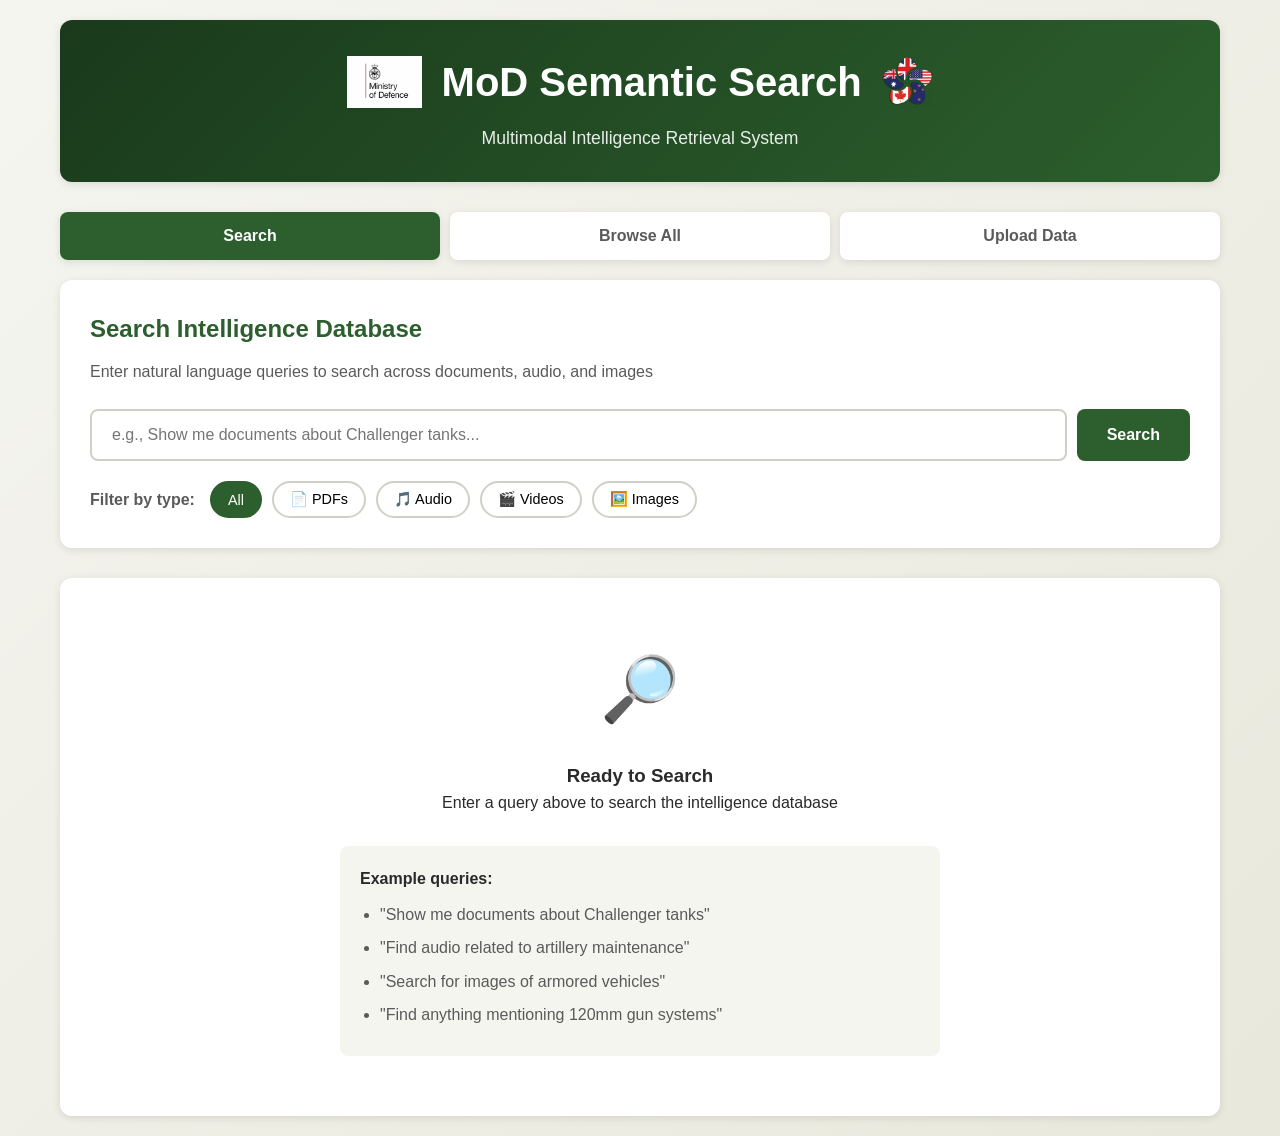
==== frontend/index.html @ b7b74bb6 "Initial commit: MoD Semantic Search demo application Multi-modal semantic search over military docum" ====
<!DOCTYPE html>
<html lang="en">
<head>
    <meta charset="UTF-8">
    <meta name="viewport" content="width=device-width, initial-scale=1.0">
    <title>MoD Semantic Search</title>
    <link rel="stylesheet" href="styles.css">
</head>
<body>
    <div class="container">
        <header>
            <div class="header-content">
                <div class="header-with-logos">
                    <img src="mod-logo.png" alt="UK Ministry of Defence" class="header-logo mod-logo">
                    <h1>MoD Semantic Search</h1>
                    <img src="5EYES-Rosette.png" alt="Five Eyes" class="header-logo nato-logo">
                </div>
                <p class="subtitle">Multimodal Intelligence Retrieval System</p>
            </div>
        </header>

        <nav class="tabs">
            <button class="tab-btn active" data-tab="search">Search</button>
            <button class="tab-btn" data-tab="browse">Browse All</button>
            <button class="tab-btn" data-tab="upload">Upload Data</button>
        </nav>

        <!-- Search Tab -->
        <div id="search-tab" class="tab-content active">
            <div class="search-panel">
                <div class="search-header">
                    <h2>Search Intelligence Database</h2>
                    <p>Enter natural language queries to search across documents, audio, and images</p>
                </div>

                <div class="search-box">
                    <input
                        type="text"
                        id="search-input"
                        placeholder="e.g., Show me documents about Challenger tanks..."
                        autocomplete="off"
                    />
                    <button id="search-btn" class="btn btn-primary">Search</button>
                </div>

                <div class="filters">
                    <label>Filter by type:</label>
                    <div class="filter-buttons">
                        <button class="filter-btn active" data-modality="all">All</button>
                        <button class="filter-btn" data-modality="pdf">📄 PDFs</button>
                        <button class="filter-btn" data-modality="audio">🎵 Audio</button>
                        <button class="filter-btn" data-modality="video">🎬 Videos</button>
                        <button class="filter-btn" data-modality="image">🖼️ Images</button>
                    </div>
                </div>
            </div>

            <div id="results-container">
                <div id="welcome-state" class="state-message">
                    <div class="welcome-icon">🔎</div>
                    <h3>Ready to Search</h3>
                    <p>Enter a query above to search the intelligence database</p>
                    <div class="example-queries">
                        <p><strong>Example queries:</strong></p>
                        <ul>
                            <li>"Show me documents about Challenger tanks"</li>
                            <li>"Find audio related to artillery maintenance"</li>
                            <li>"Search for images of armored vehicles"</li>
                            <li>"Find anything mentioning 120mm gun systems"</li>
                        </ul>
                    </div>
                </div>

                <div id="loading-state" class="state-message hidden">
                    <div class="spinner"></div>
                    <p>Searching...</p>
                </div>

                <div id="error-state" class="state-message error hidden">
                    <div class="error-icon">⚠️</div>
                    <h3>Search Error</h3>
                    <p id="error-message"></p>
                </div>

                <div id="results-list" class="hidden"></div>
            </div>
        </div>

        <!-- Browse Tab -->
        <div id="browse-tab" class="tab-content">
            <div class="browse-panel">
                <div class="browse-header">
                    <h2>Browse All Documents</h2>
                    <p>View all documents in the database</p>
                </div>

                <div class="browse-filters">
                    <label>Filter by type:</label>
                    <div class="filter-buttons">
                        <button class="browse-filter-btn active" data-filter="all">All</button>
                        <button class="browse-filter-btn" data-filter="pdf">📄 PDFs</button>
                        <button class="browse-filter-btn" data-filter="audio">🎵 Audio</button>
                        <button class="browse-filter-btn" data-filter="video">🎬 Videos</button>
                        <button class="browse-filter-btn" data-filter="image">🖼️ Images</button>
                    </div>
                </div>

                <div id="browse-container">
                    <div id="browse-loading" class="state-message hidden">
                        <div class="spinner"></div>
                        <p>Loading documents...</p>
                    </div>

                    <div id="browse-error" class="state-message error hidden">
                        <div class="error-icon">⚠️</div>
                        <h3>Error Loading Documents</h3>
                        <p id="browse-error-message"></p>
                    </div>

                    <div id="browse-list" class="hidden"></div>
                </div>
            </div>
        </div>

        <!-- Upload Tab -->
        <div id="upload-tab" class="tab-content">
            <div class="upload-panel">
                <div class="upload-header">
                    <h2>Upload Intelligence Data</h2>
                    <p>Manually upload and embed documents, audio files, or images</p>
                </div>

                <form id="upload-form">
                    <div class="form-group">
                        <label for="upload-file">File *</label>
                        <input type="file" id="upload-file" required accept=".pdf,.mp3,.wav,.ogg,.jpg,.jpeg,.png,.gif,.mp4,.avi,.mov,.mkv,.webm">
                        <small>Supported: PDF, Audio (MP3, WAV, OGG), Images (JPG, PNG, GIF), Video (MP4, AVI, MOV, MKV, WEBM)</small>
                    </div>

                    <div class="form-group">
                        <label for="upload-title">Title *</label>
                        <input type="text" id="upload-title" required placeholder="Document title">
                    </div>

                    <div class="form-group">
                        <label for="upload-modality">Type *</label>
                        <select id="upload-modality" required>
                            <option value="">Select type...</option>
                            <option value="pdf">PDF Document</option>
                            <option value="audio">Audio File</option>
                            <option value="video">Video File</option>
                            <option value="image">Image</option>
                        </select>
                    </div>

                    <div class="form-group">
                        <label for="upload-tags">Tags</label>
                        <input type="text" id="upload-tags" placeholder="e.g., tanks, maintenance, field-report (comma-separated)">
                    </div>

                    <div class="form-group" id="caption-group" style="display: none;">
                        <label for="upload-caption">Image Caption *</label>
                        <textarea id="upload-caption" rows="3" placeholder="Describe what's in the image..."></textarea>
                    </div>

                    <div class="form-group" id="transcript-group" style="display: none;">
                        <label for="upload-transcript">Audio Transcript (Optional - Auto-transcribes if left empty)</label>
                        <textarea id="upload-transcript" rows="5" placeholder="Leave empty for automatic transcription, or paste transcript here..."></textarea>
                        <small>💡 Tip: Leave empty to automatically transcribe using AI (takes 1-2 minutes)</small>
                    </div>

                    <div class="form-actions">
                        <button type="submit" class="btn btn-primary" id="upload-btn">Upload & Embed</button>
                        <button type="button" class="btn btn-secondary" id="reset-btn">Reset</button>
                    </div>
                </form>

                <div id="upload-status" class="hidden"></div>
            </div>
        </div>
    </div>

    <script src="app.js"></script>
</body>
</html>
---- frontend/styles.css ----
:root {
    --primary-color: #2c5f2d;
    --primary-dark: #1a3a1b;
    --primary-light: #4a8f4d;
    --accent-color: #8b7355;
    --bg-color: #f5f5f0;
    --card-bg: #ffffff;
    --border-color: #d0d0c8;
    --text-primary: #2a2a2a;
    --text-secondary: #5a5a5a;
    --error-color: #c44536;
    --success-color: #2c5f2d;
    --shadow: 0 2px 8px rgba(0, 0, 0, 0.1);
    --shadow-hover: 0 4px 16px rgba(0, 0, 0, 0.15);
}

* {
    margin: 0;
    padding: 0;
    box-sizing: border-box;
}

body {
    font-family: 'Segoe UI', Tahoma, Geneva, Verdana, sans-serif;
    background: linear-gradient(135deg, #f5f5f0 0%, #e8e8dc 100%);
    color: var(--text-primary);
    line-height: 1.6;
    min-height: 100vh;
}

.container {
    max-width: 1200px;
    margin: 0 auto;
    padding: 20px;
}

header {
    background: linear-gradient(135deg, var(--primary-dark) 0%, var(--primary-color) 100%);
    color: white;
    padding: 30px;
    border-radius: 12px;
    margin-bottom: 30px;
    box-shadow: var(--shadow);
}

.header-with-logos {
    display: flex;
    align-items: center;
    justify-content: center;
    gap: 20px;
    margin-bottom: 10px;
}

.header-logo {
    height: 52px;
    width: auto;
    object-fit: contain;
}

.header-content h1 {
    font-size: 2.5rem;
    margin: 0;
    font-weight: 700;
}

.subtitle {
    font-size: 1.1rem;
    opacity: 0.9;
    font-weight: 300;
    text-align: center;
}

.tabs {
    display: flex;
    gap: 10px;
    margin-bottom: 20px;
}

.tab-btn {
    flex: 1;
    padding: 15px 25px;
    border: none;
    background: var(--card-bg);
    color: var(--text-secondary);
    font-size: 1rem;
    font-weight: 600;
    cursor: pointer;
    border-radius: 8px;
    transition: all 0.3s ease;
    box-shadow: var(--shadow);
}

.tab-btn:hover {
    background: var(--primary-light);
    color: white;
    transform: translateY(-2px);
}

.tab-btn.active {
    background: var(--primary-color);
    color: white;
}

.tab-content {
    display: none;
}

.tab-content.active {
    display: block;
    animation: fadeIn 0.3s ease;
}

@keyframes fadeIn {
    from { opacity: 0; transform: translateY(10px); }
    to { opacity: 1; transform: translateY(0); }
}

.search-panel, .upload-panel {
    background: var(--card-bg);
    padding: 30px;
    border-radius: 12px;
    box-shadow: var(--shadow);
    margin-bottom: 30px;
}

.search-header, .upload-header {
    margin-bottom: 25px;
}

.search-header h2, .upload-header h2 {
    color: var(--primary-color);
    margin-bottom: 10px;
}

.search-header p, .upload-header p {
    color: var(--text-secondary);
}

.search-box {
    display: flex;
    gap: 10px;
    margin-bottom: 20px;
}

#search-input {
    flex: 1;
    padding: 15px 20px;
    font-size: 1rem;
    border: 2px solid var(--border-color);
    border-radius: 8px;
    transition: border-color 0.3s ease;
}

#search-input:focus {
    outline: none;
    border-color: var(--primary-color);
}

.btn {
    padding: 15px 30px;
    font-size: 1rem;
    font-weight: 600;
    border: none;
    border-radius: 8px;
    cursor: pointer;
    transition: all 0.3s ease;
}

.btn-primary {
    background: var(--primary-color);
    color: white;
}

.btn-primary:hover {
    background: var(--primary-dark);
    transform: translateY(-2px);
    box-shadow: var(--shadow-hover);
}

.btn-secondary {
    background: var(--accent-color);
    color: white;
}

.btn-secondary:hover {
    background: #6f5c46;
}

.btn:disabled {
    opacity: 0.5;
    cursor: not-allowed;
}

.filters {
    display: flex;
    align-items: center;
    gap: 15px;
}

.filters label {
    font-weight: 600;
    color: var(--text-secondary);
}

.filter-buttons {
    display: flex;
    gap: 10px;
}

.filter-btn {
    padding: 8px 16px;
    border: 2px solid var(--border-color);
    background: white;
    border-radius: 20px;
    cursor: pointer;
    transition: all 0.3s ease;
    font-size: 0.9rem;
}

.filter-btn:hover {
    border-color: var(--primary-color);
    background: var(--primary-light);
    color: white;
}

.filter-btn.active {
    background: var(--primary-color);
    color: white;
    border-color: var(--primary-color);
}

#results-container {
    min-height: 300px;
}

.state-message {
    text-align: center;
    padding: 60px 20px;
    background: var(--card-bg);
    border-radius: 12px;
    box-shadow: var(--shadow);
}

.state-message.error {
    background: #fff5f5;
    border: 2px solid var(--error-color);
}

.welcome-icon, .error-icon {
    font-size: 4rem;
    margin-bottom: 20px;
}

.spinner {
    width: 50px;
    height: 50px;
    margin: 0 auto 20px;
    border: 4px solid var(--border-color);
    border-top: 4px solid var(--primary-color);
    border-radius: 50%;
    animation: spin 1s linear infinite;
}

@keyframes spin {
    to { transform: rotate(360deg); }
}

.hidden {
    display: none !important;
}

.example-queries {
    margin-top: 30px;
    text-align: left;
    max-width: 600px;
    margin-left: auto;
    margin-right: auto;
    background: var(--bg-color);
    padding: 20px;
    border-radius: 8px;
}

.example-queries ul {
    margin-top: 10px;
    padding-left: 20px;
}

.example-queries li {
    margin: 8px 0;
    color: var(--text-secondary);
}

#results-list {
    display: flex;
    flex-direction: column;
    gap: 20px;
}

.result-card {
    background: var(--card-bg);
    border: 2px solid var(--border-color);
    border-radius: 12px;
    padding: 25px;
    transition: all 0.3s ease;
    cursor: pointer;
}

.result-card:hover {
    border-color: var(--primary-color);
    box-shadow: var(--shadow-hover);
    transform: translateX(5px);
}

.result-header {
    display: flex;
    justify-content: space-between;
    align-items: flex-start;
    margin-bottom: 15px;
}

.result-title {
    flex: 1;
}

.result-title h3 {
    color: var(--primary-color);
    font-size: 1.3rem;
    margin-bottom: 5px;
}

.result-meta {
    display: flex;
    gap: 15px;
    align-items: center;
    font-size: 0.9rem;
    color: var(--text-secondary);
}

.result-badge {
    display: inline-flex;
    align-items: center;
    gap: 5px;
    padding: 4px 12px;
    background: var(--primary-color);
    color: white;
    border-radius: 15px;
    font-size: 0.85rem;
    font-weight: 600;
}

.result-score {
    font-weight: 600;
    color: var(--accent-color);
}

.result-preview {
    color: var(--text-primary);
    line-height: 1.8;
    margin-bottom: 15px;
}

.result-footer {
    display: flex;
    justify-content: space-between;
    align-items: center;
    padding-top: 15px;
    border-top: 1px solid var(--border-color);
}

.result-tags {
    display: flex;
    gap: 8px;
    flex-wrap: wrap;
}

.tag {
    padding: 4px 10px;
    background: var(--bg-color);
    border-radius: 12px;
    font-size: 0.85rem;
    color: var(--text-secondary);
}

.result-source {
    font-size: 0.85rem;
    color: var(--text-secondary);
}

.result-source .source-link {
    color: var(--primary-color);
    text-decoration: none;
    transition: all 0.2s ease;
    display: inline-flex;
    align-items: center;
    gap: 4px;
}

.result-source .source-link:hover {
    color: var(--primary-dark);
    text-decoration: underline;
}

.result-media {
    margin: 15px 0;
    text-align: center;
    background: var(--bg-color);
    padding: 10px;
    border-radius: 8px;
}

.result-image {
    max-width: 100%;
    max-height: 400px;
    border-radius: 8px;
    box-shadow: 0 2px 8px rgba(0, 0, 0, 0.1);
}

.result-audio {
    width: 100%;
    max-width: 500px;
}

.result-video {
    width: 100%;
    max-height: 400px;
    border-radius: 4px;
}

.file-link {
    display: inline-block;
    padding: 12px 24px;
    background: var(--primary-color);
    color: white;
    text-decoration: none;
    border-radius: 8px;
    font-weight: 600;
    transition: all 0.3s ease;
}

.file-link:hover {
    background: var(--primary-dark);
    transform: translateY(-2px);
    box-shadow: var(--shadow-hover);
}

.audio-match-info {
    background: #e8f4e8;
    border-left: 4px solid var(--primary-color);
    padding: 10px 15px;
    margin-bottom: 10px;
    border-radius: 4px;
}

.audio-match-info strong {
    color: var(--primary-color);
    display: block;
    margin-bottom: 5px;
}

.matched-text {
    font-style: italic;
    color: var(--text-secondary);
    margin: 5px 0 0 0;
}

/* Upload Form Styles */
.form-group {
    margin-bottom: 20px;
}

.form-group label {
    display: block;
    margin-bottom: 8px;
    font-weight: 600;
    color: var(--text-primary);
}

.form-group input[type="text"],
.form-group input[type="file"],
.form-group select,
.form-group textarea {
    width: 100%;
    padding: 12px;
    border: 2px solid var(--border-color);
    border-radius: 8px;
    font-size: 1rem;
    transition: border-color 0.3s ease;
}

.form-group input:focus,
.form-group select:focus,
.form-group textarea:focus {
    outline: none;
    border-color: var(--primary-color);
}

.form-group small {
    display: block;
    margin-top: 5px;
    color: var(--text-secondary);
    font-size: 0.85rem;
}

.form-actions {
    display: flex;
    gap: 15px;
    margin-top: 30px;
}

#upload-status {
    margin-top: 20px;
    padding: 15px;
    border-radius: 8px;
    font-weight: 600;
}

#upload-status.success {
    background: #d4edda;
    color: #155724;
    border: 1px solid #c3e6cb;
}

#upload-status.error {
    background: #f8d7da;
    color: #721c24;
    border: 1px solid #f5c6cb;
}

/* Responsive Design */
@media (max-width: 768px) {
    .header-content h1 {
        font-size: 1.8rem;
    }

    .search-box {
        flex-direction: column;
    }

    .filters {
        flex-direction: column;
        align-items: flex-start;
    }

    .filter-buttons {
        flex-wrap: wrap;
    }

    .result-header {
        flex-direction: column;
        gap: 10px;
    }

    .form-actions {
        flex-direction: column;
    }

    .btn {
        width: 100%;
    }
}

/* Browse Tab Styles */
.browse-panel {
    background: var(--card-bg);
    padding: 30px;
    border-radius: 12px;
    box-shadow: var(--shadow);
}

.browse-header {
    margin-bottom: 30px;
}

.browse-header h2 {
    font-size: 1.8rem;
    color: var(--primary-color);
    margin-bottom: 10px;
}

.browse-header p {
    color: var(--text-secondary);
    font-size: 1rem;
}

.browse-filters {
    margin-bottom: 30px;
    display: flex;
    align-items: center;
    gap: 15px;
}

.browse-filters label {
    font-weight: 600;
    color: var(--text-primary);
}

.browse-filter-btn {
    padding: 10px 20px;
    border: 2px solid var(--border-color);
    background: white;
    color: var(--text-secondary);
    font-size: 0.95rem;
    font-weight: 600;
    cursor: pointer;
    border-radius: 6px;
    transition: all 0.2s ease;
}

.browse-filter-btn:hover {
    border-color: var(--primary-color);
    color: var(--primary-color);
    transform: translateY(-1px);
}

.browse-filter-btn.active {
    background: var(--primary-color);
    color: white;
    border-color: var(--primary-color);
}

#browse-container {
    min-height: 300px;
}

#browse-list {
    display: grid;
    grid-template-columns: repeat(auto-fill, minmax(350px, 1fr));
    gap: 20px;
}

.browse-card {
    background: white;
    border: 1px solid var(--border-color);
    border-radius: 8px;
    padding: 20px;
    transition: all 0.2s ease;
}

.browse-card:hover {
    box-shadow: var(--shadow-hover);
    transform: translateY(-2px);
}

.browse-card-header {
    display: flex;
    justify-content: space-between;
    align-items: flex-start;
    margin-bottom: 15px;
}

.browse-card-title {
    flex: 1;
}

.browse-card-title h3 {
    font-size: 1.2rem;
    color: var(--text-primary);
    margin-bottom: 5px;
}

.browse-card-actions {
    display: flex;
    align-items: center;
    gap: 10px;
}

.browse-card-badge {
    padding: 5px 12px;
    border-radius: 4px;
    font-size: 0.85rem;
    font-weight: 600;
    white-space: nowrap;
}

.delete-btn {
    padding: 6px 10px;
    border: 1px solid var(--error-color);
    background: white;
    color: var(--error-color);
    font-size: 1.2rem;
    cursor: pointer;
    border-radius: 4px;
    transition: all 0.2s ease;
    line-height: 1;
}

.delete-btn:hover {
    background: var(--error-color);
    color: white;
    transform: scale(1.1);
}

.browse-card {
    transition: opacity 0.3s ease, transform 0.3s ease;
}

.browse-card-content {
    margin-bottom: 15px;
}

.browse-card-preview {
    color: var(--text-secondary);
    font-size: 0.95rem;
    line-height: 1.5;
    max-height: 60px;
    overflow: hidden;
    text-overflow: ellipsis;
    display: -webkit-box;
    -webkit-line-clamp: 3;
    -webkit-box-orient: vertical;
}

.browse-card-footer {
    border-top: 1px solid var(--border-color);
    padding-top: 15px;
}

.browse-card-tags {
    display: flex;
    flex-wrap: wrap;
    gap: 6px;
    margin-bottom: 10px;
}

.browse-card-source {
    color: var(--text-secondary);
    font-size: 0.85rem;
    display: flex;
    align-items: center;
    gap: 5px;
}

.browse-empty {
    text-align: center;
    padding: 60px 20px;
    color: var(--text-secondary);
}

.browse-empty h3 {
    font-size: 1.5rem;
    margin-bottom: 10px;
    color: var(--text-primary);
}

/* Search Info Tile */
.search-info-tile {
    display: flex;
    align-items: center;
    gap: 15px;
    background: linear-gradient(135deg, #e3f2fd 0%, #f0f7ff 100%);
    border-left: 4px solid #2196f3;
    padding: 15px 20px;
    margin-bottom: 20px;
    border-radius: 8px;
    box-shadow: 0 2px 4px rgba(0, 0, 0, 0.05);
}

.search-info-icon {
    font-size: 1.5rem;
    flex-shrink: 0;
}

.search-info-text {
    color: #1565c0;
    font-size: 0.95rem;
    line-height: 1.5;
}

/* Search Trail Tile */
.search-trail {
    background: linear-gradient(135deg, #f8faf8 0%, #eef5ee 100%);
    border: 1px solid var(--border-color);
    border-left: 4px solid var(--primary-color);
    border-radius: 8px;
    padding: 16px 20px;
    margin-bottom: 20px;
    box-shadow: 0 2px 4px rgba(0, 0, 0, 0.05);
}

.search-trail-header {
    display: flex;
    align-items: center;
    justify-content: space-between;
    cursor: pointer;
    user-select: none;
}

.search-trail-title {
    font-size: 0.9rem;
    font-weight: 600;
    color: var(--primary-dark);
    display: flex;
    align-items: center;
    gap: 8px;
}

.search-trail-toggle {
    font-size: 0.8rem;
    color: var(--text-secondary);
    transition: transform 0.2s ease;
}

.search-trail-toggle.collapsed {
    transform: rotate(-90deg);
}

.search-trail-steps {
    display: flex;
    align-items: stretch;
    gap: 0;
    margin-top: 14px;
    padding: 0;
    overflow-x: auto;
}

.search-trail-step {
    flex: 1;
    display: flex;
    flex-direction: column;
    align-items: center;
    text-align: center;
    position: relative;
    min-width: 140px;
    padding: 0 10px;
}

.search-trail-step:not(:last-child)::after {
    content: '';
    position: absolute;
    top: 18px;
    right: -2px;
    width: calc(100% - 50px);
    height: 2px;
    background: var(--primary-light);
    transform: translateX(50%);
    opacity: 0.5;
}

.trail-step-icon {
    width: 36px;
    height: 36px;
    border-radius: 50%;
    background: var(--primary-color);
    color: white;
    display: flex;
    align-items: center;
    justify-content: center;
    font-size: 0.85rem;
    font-weight: 700;
    margin-bottom: 8px;
    position: relative;
    z-index: 1;
}

.trail-step-label {
    font-size: 0.75rem;
    font-weight: 600;
    color: var(--primary-dark);
    text-transform: uppercase;
    letter-spacing: 0.5px;
    margin-bottom: 4px;
}

.trail-step-detail {
    font-size: 0.8rem;
    color: var(--text-secondary);
    line-height: 1.4;
    max-width: 200px;
}

.search-trail-steps.hidden {
    display: none;
}

/* PDF Page Finder Styles */
.find-pages-btn {
    display: inline-block;
    margin-left: 10px;
    padding: 10px 20px;
    background: #4CAF50;
    color: white;
    border: none;
    border-radius: 6px;
    font-weight: 600;
    cursor: pointer;
    transition: all 0.3s ease;
}

.find-pages-btn:hover:not(:disabled) {
    background: #45a049;
    transform: translateY(-2px);
}

.find-pages-btn:disabled {
    opacity: 0.6;
    cursor: not-allowed;
}

.pdf-pages-container {
    margin-top: 15px;
    text-align: left;
}

.pdf-pages-result {
    background: #f8f9fa;
    border: 1px solid #dee2e6;
    border-radius: 8px;
    padding: 15px;
}

.pdf-pages-result strong {
    display: block;
    margin-bottom: 10px;
    color: #495057;
}

.pages-list {
    list-style: none;
    padding: 0;
    margin: 0;
}

.page-match {
    background: white;
    border: 1px solid #e0e0e0;
    border-radius: 6px;
    padding: 10px;
    margin-bottom: 8px;
    transition: all 0.2s ease;
}

.page-match:hover {
    border-color: var(--primary-color);
    box-shadow: 0 4px 12px rgba(0, 0, 0, 0.15);
    transform: translateY(-2px);
    background: #f0f7ff;
}

.page-hint {
    font-size: 0.85rem;
    color: #666;
    font-style: italic;
    margin-left: 10px;
}

.page-link {
    display: inline-block;
    font-weight: 600;
    color: var(--primary-color);
    text-decoration: none;
    margin-bottom: 5px;
}

.page-link:hover {
    text-decoration: underline;
}

.page-excerpt {
    font-size: 0.9rem;
    color: #666;
    line-height: 1.5;
    margin-top: 5px;
    padding: 8px;
    background: #f8f9fa;
    border-radius: 4px;
}

.pdf-pages-result.error {
    background: #fff3cd;
    border-color: #ffc107;
    color: #856404;
}

/* Page header in PDF results */
.page-header {
    display: flex;
    justify-content: space-between;
    align-items: center;
    margin-bottom: 8px;
}

.page-header strong {
    color: #333;
    font-size: 1rem;
}

.page-info {
    font-size: 0.85rem;
    color: #666;
    font-style: italic;
    margin-top: 5px;
    padding: 5px 8px;
    background: #fff8dc;
    border-radius: 4px;
}
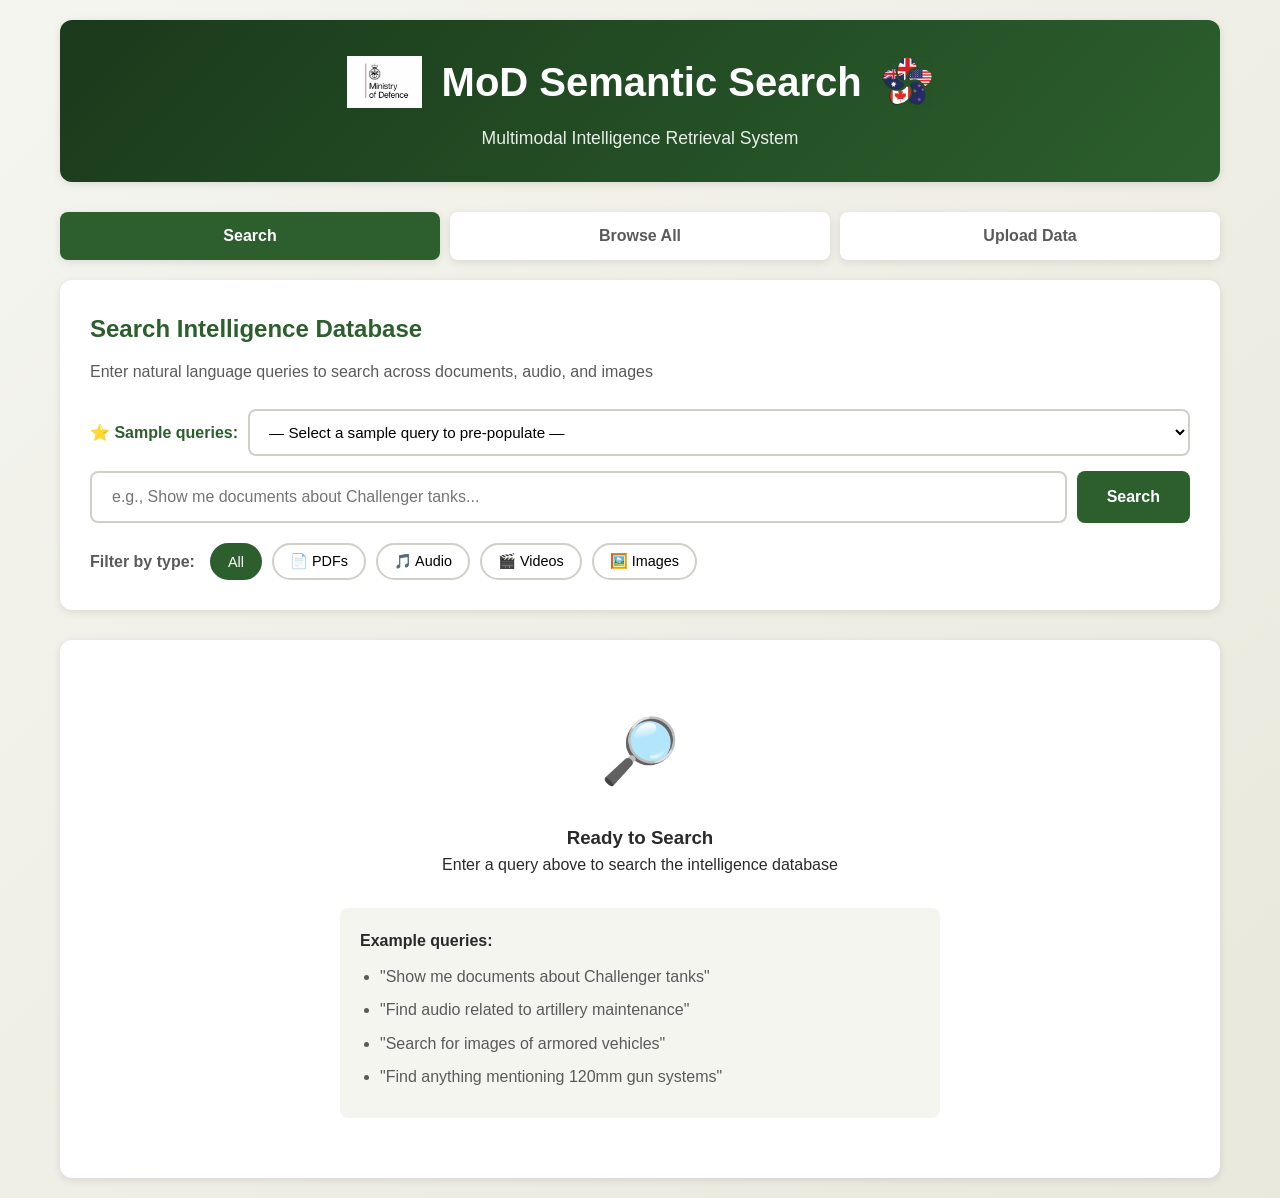
==== commit 0cade961: "Serve media assets from S3 with on-demand caching; store portable file paths Add an S3-backed storag" ====
--- a/frontend/index.html
+++ b/frontend/index.html
@@ -33,6 +33,23 @@
                     <p>Enter natural language queries to search across documents, audio, and images</p>
                 </div>
 
+                <div class="demo-queries">
+                    <label for="demo-query-select">⭐ Sample queries:</label>
+                    <select id="demo-query-select">
+                        <option value="">— Select a sample query to pre-populate —</option>
+                        <option value="Malloy heavy-lift tactical drone hovering with cargo frame">🚁 Unmanned systems (EN) — Malloy heavy-lift drone</option>
+                        <option value="صور الأقمار الصناعية للمنشآت النفطية">🛰️ Arabic — Satellite imagery of oil facilities</option>
+                        <option value="Kampfjet auf dem Rollfeld">✈️ German — Fighter jet on the tarmac</option>
+                        <option value="Soldat en tenue de camouflage visant avec un fusil d'assaut">🎯 French — Soldier aiming an assault rifle</option>
+                        <option value="night convoy resupply operations">🌙 Audio/Video (EN) — Night convoy resupply</option>
+                        <option value="эвакуация раненых под огнём">🚑 Russian — Casualty evacuation under fire</option>
+                        <option value="Soviet nuclear weapons stockpile estimates and delivery capabilities">📄 PDF (EN) — Soviet nuclear stockpile estimates</option>
+                        <option value="vehículo blindado de reconocimiento de caballería">🛡️ Spanish — Cavalry reconnaissance armored vehicle</option>
+                        <option value="Royal Navy aircraft carrier F-35 Lightning stealth jets on flight deck">🛥️ Image (EN) — Carrier with F-35 stealth jets</option>
+                        <option value="Military helicopter tactical operations">🚁 All modalities — Military helicopter operations</option>
+                    </select>
+                </div>
+
                 <div class="search-box">
                     <input
                         type="text"
--- a/frontend/styles.css
+++ b/frontend/styles.css
@@ -136,6 +136,35 @@
     color: var(--text-secondary);
 }
 
+.demo-queries {
+    display: flex;
+    align-items: center;
+    gap: 10px;
+    margin-bottom: 15px;
+}
+
+.demo-queries label {
+    font-weight: 600;
+    white-space: nowrap;
+    color: var(--primary-color);
+}
+
+#demo-query-select {
+    flex: 1;
+    padding: 12px 15px;
+    font-size: 0.95rem;
+    border: 2px solid var(--border-color);
+    border-radius: 8px;
+    background: white;
+    cursor: pointer;
+    transition: border-color 0.3s ease;
+}
+
+#demo-query-select:focus {
+    outline: none;
+    border-color: var(--primary-color);
+}
+
 .search-box {
     display: flex;
     gap: 10px;
